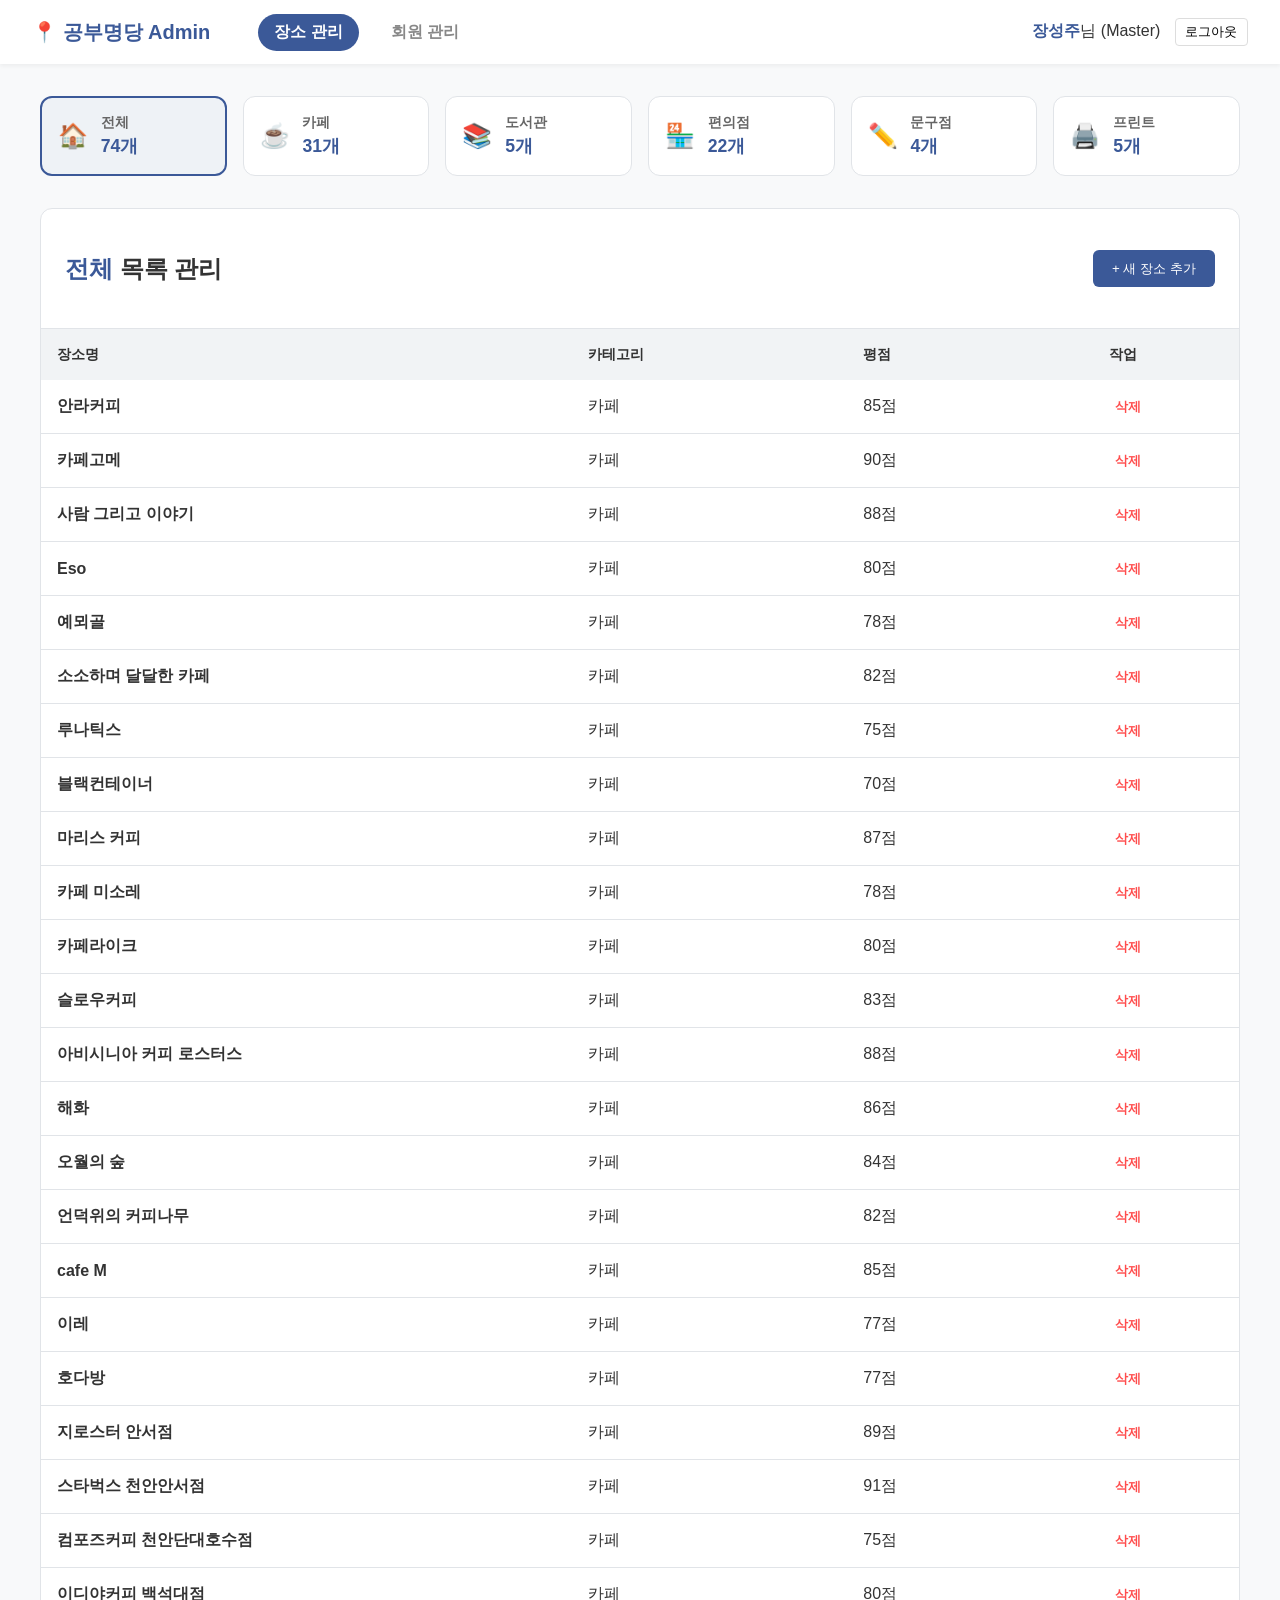
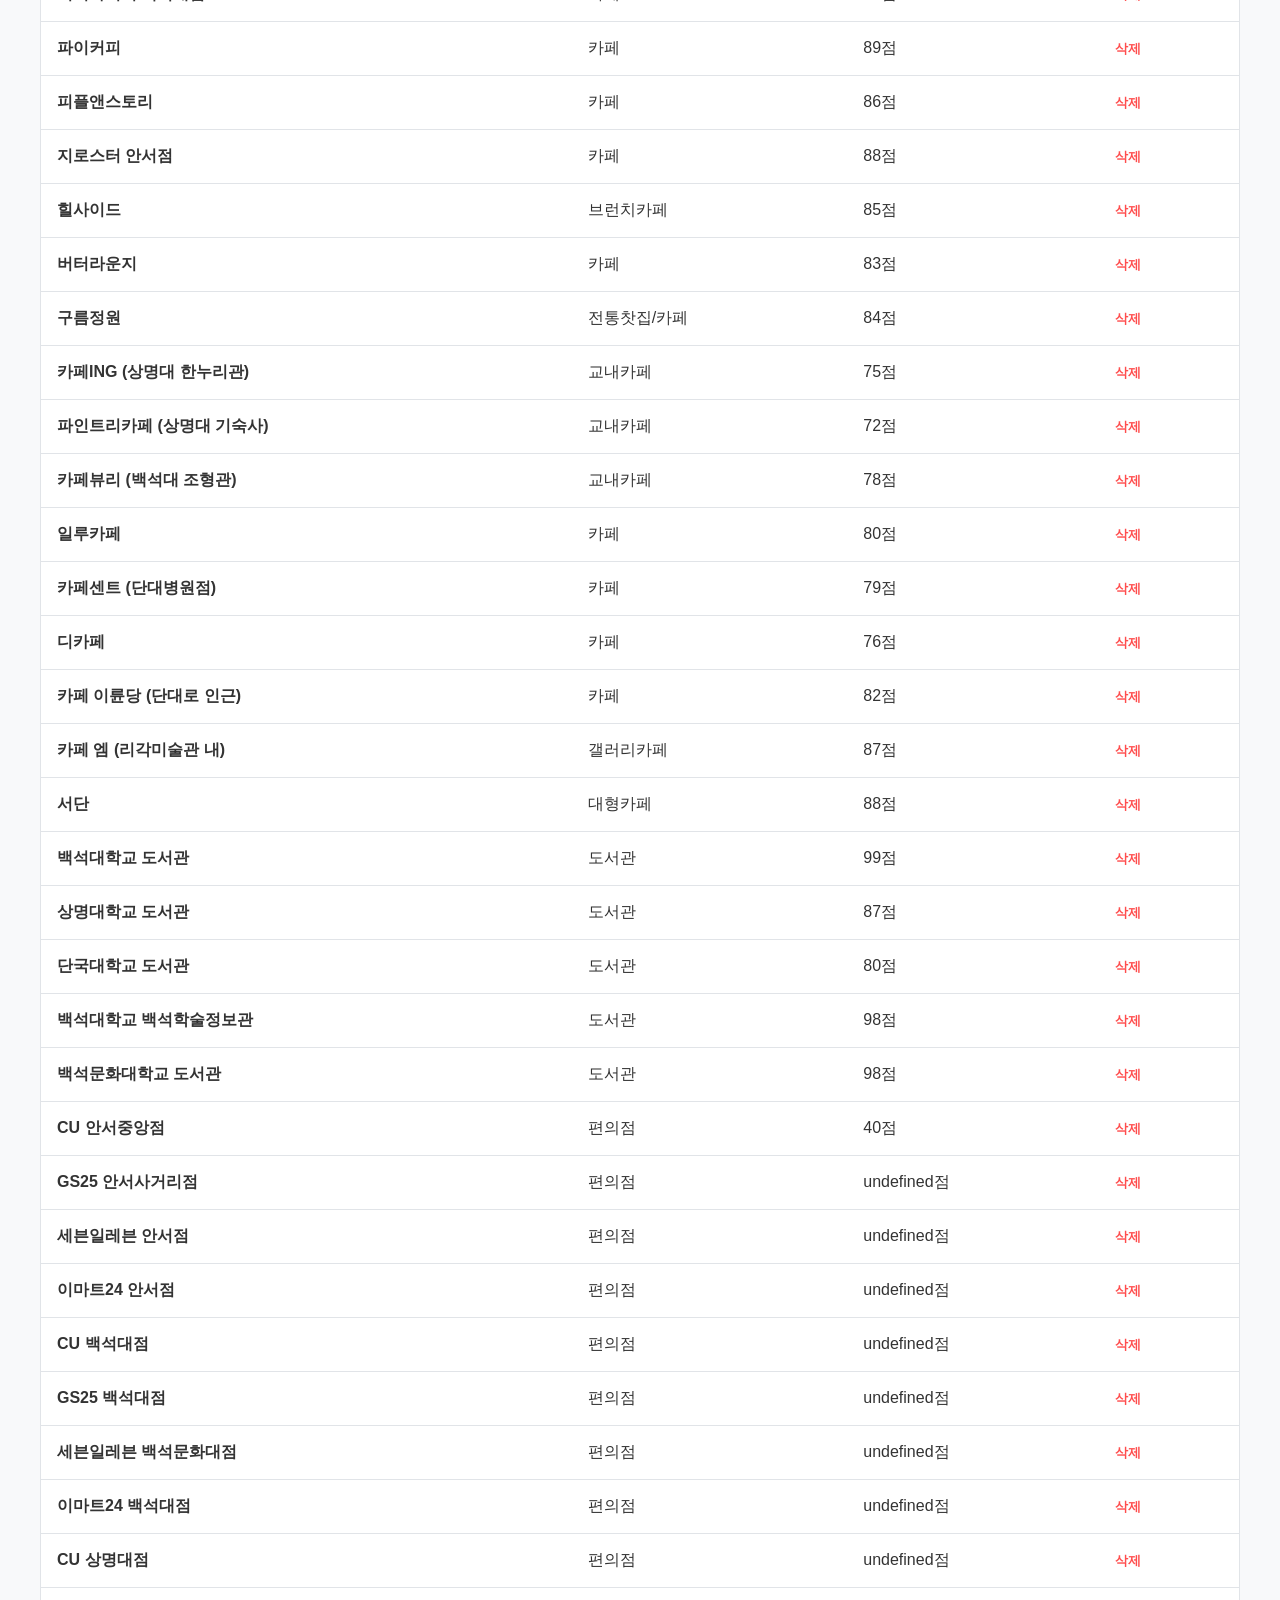
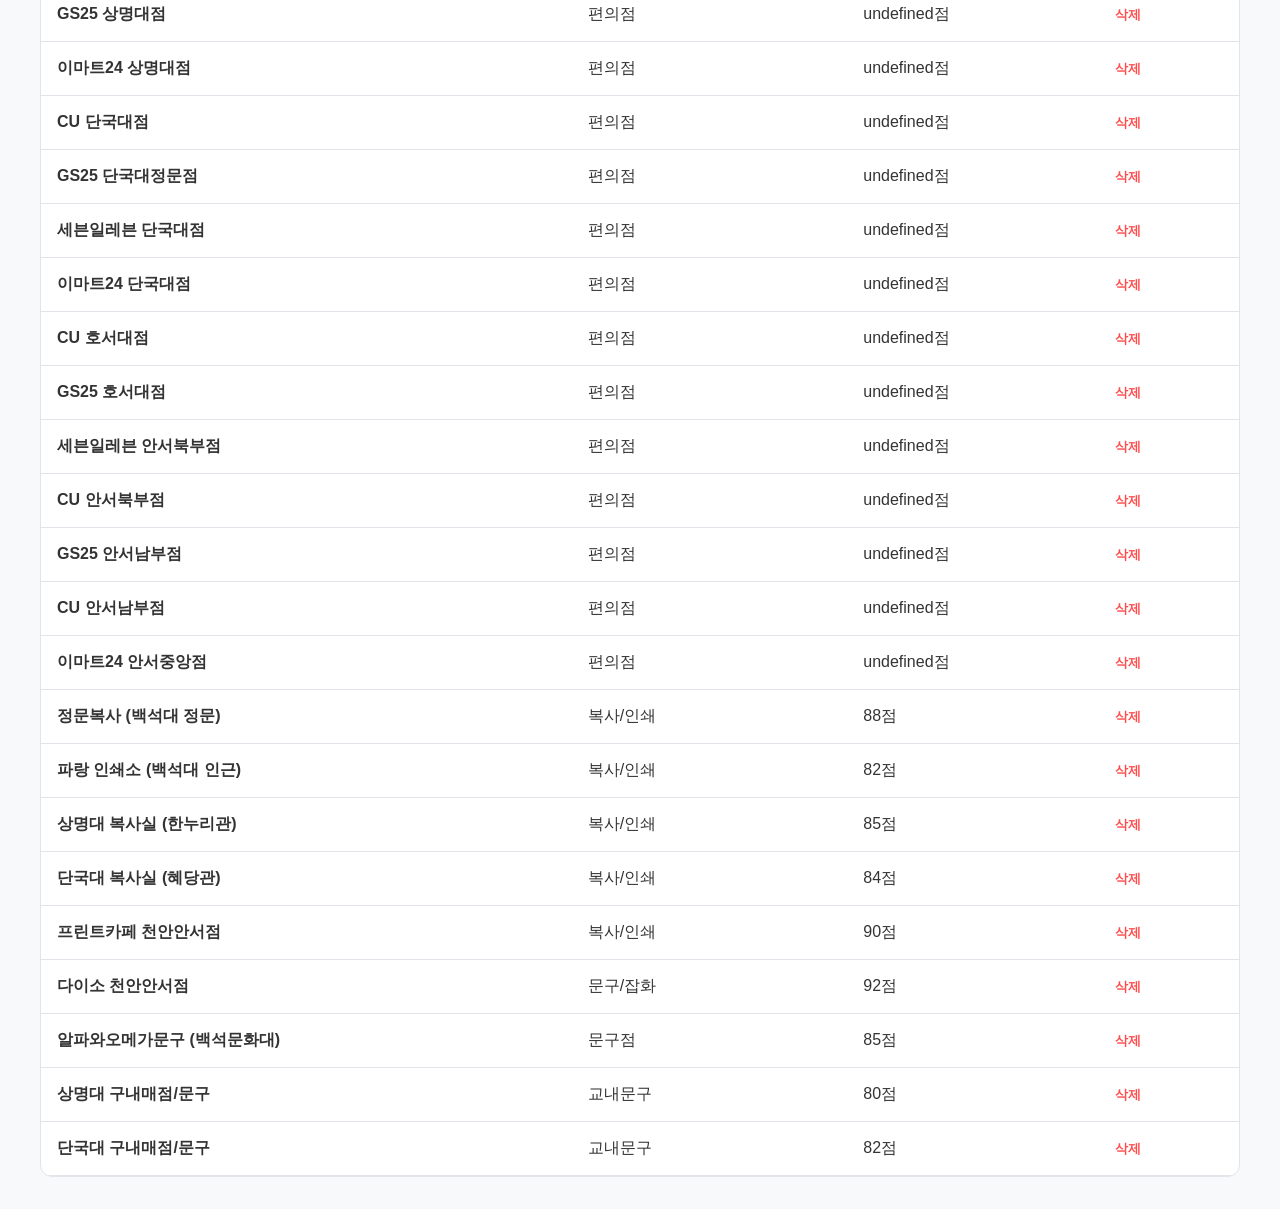
==== html/admin.html @ b4614021 "feat : 관리자 페이지 추가 장소 추가 및 삭제, 사용자 삭제 기능 추가" ====
<!DOCTYPE html>
<html lang="ko">
<head>
    <meta charset="UTF-8">
    <meta name="viewport" content="width=device-width, initial-scale=1.0">
    <title>공부명당 | 통합 관리 센터</title>
    <link rel="stylesheet" href="../css/admin.css">
</head>
<body>
    <nav class="admin-nav">
        <div class="nav-left">
            <div class="logo">📍 공부명당 Admin</div>
            <div class="nav-menu">
                <button class="menu-btn active" id="btnSpotMode" onclick="switchMode('spot')">장소 관리</button>
                <button class="menu-btn" id="btnUserMode" onclick="switchMode('user')">회원 관리</button>
            </div>
        </div>
        <div class="user-info">
            <span id="adminName">불러오는 중...</span>님 (Master)
            <button class="btn-logout" onclick="handleLogout()">로그아웃</button>
        </div>
    </nav>

    <main class="admin-container">
        <div id="spotSection">
            <section class="category-dashboard">
                <div class="category-card active" onclick="filterCategory('전체')">
                    <div class="card-icon">🏠</div>
                    <div class="card-info"><h4>전체</h4><p><span id="countAll">0</span>개</p></div>
                </div>
                <div class="category-card" onclick="filterCategory('카페')">
                    <div class="card-icon">☕</div>
                    <div class="card-info"><h4>카페</h4><p><span id="countCafe">0</span>개</p></div>
                </div>
                <div class="category-card" onclick="filterCategory('도서관')">
                    <div class="card-icon">📚</div>
                    <div class="card-info"><h4>도서관</h4><p><span id="countLibrary">0</span>개</p></div>
                </div>
                <div class="category-card" onclick="filterCategory('편의점')">
                    <div class="card-icon">🏪</div>
                    <div class="card-info"><h4>편의점</h4><p><span id="countStore">0</span>개</p></div>
                </div>
                <div class="category-card" onclick="filterCategory('문구점')">
                    <div class="card-icon">✏️</div>
                    <div class="card-info"><h4>문구점</h4><p><span id="countStationery">0</span>개</p></div>
                </div>
                <div class="category-card" onclick="filterCategory('프린트')">
                    <div class="card-icon">🖨️</div>
                    <div class="card-info"><h4>프린트</h4><p><span id="countPrint">0</span>개</p></div>
                </div>
            </section>

            <section class="management-section">
                <div class="section-header">
                    <h2><span id="currentCategoryTitle">전체</span> 목록 관리</h2>
                    <button class="btn-primary" onclick="toggleModal(true)">+ 새 장소 추가</button>
                </div>
                <table class="data-table">
                    <thead>
                        <tr><th>장소명</th><th>카테고리</th><th>평점</th><th>작업</th></tr>
                    </thead>
                    <tbody id="spotTableBody"></tbody>
                </table>
            </section>
        </div>

        <div id="userSection" style="display: none;">
            <section class="management-section">
                <div class="section-header">
                    <h2>전체 회원 관리</h2>
                    <div class="search-box">
                        <input type="text" id="userSearch" placeholder="회원 이름/이메일 검색" onkeyup="searchUser()">
                    </div>
                </div>
                <table class="data-table">
                    <thead>
                        <tr>
                            <th>사용자 ID</th>
                            <th>이름</th>
                            <th>이메일</th>
                            <th>가입일</th>
                            <th>권한</th>
                            <th>상태 제어</th>
                        </tr>
                    </thead>
                    <tbody id="userTableBody"></tbody>
                </table>
            </section>
        </div>
    </main>

    <script src="../js/admin.js"></script>
</body>
</html>
---- css/admin.css ----
:root {
    --main-blue: #3b5998;
    --light-blue: #eef2f6;
    --white: #ffffff;
    --border: #e1e4e8;
    --text-dark: #333;
}

body {
    font-family: 'Pretendard', sans-serif;
    background-color: #f8f9fa;
    margin: 0;
    color: var(--text-dark);
}

.admin-nav {
    display: flex;
    justify-content: space-between;
    align-items: center;
    padding: 0 2rem;
    height: 64px;
    background: var(--white);
    box-shadow: 0 2px 4px rgba(0,0,0,0.05);
}

.logo { font-size: 1.25rem; font-weight: 700; color: var(--main-blue); }
#adminName { color: var(--main-blue); font-weight: 700; }

.admin-container { max-width: 1200px; margin: 2rem auto; padding: 0 1rem; }

/* 카드 버튼 그리드 */
.category-dashboard {
    display: grid;
    grid-template-columns: repeat(6, 1fr);
    gap: 1rem;
    margin-bottom: 2rem;
}

.category-card {
    background: var(--white);
    padding: 1rem;
    border-radius: 12px;
    border: 1px solid var(--border);
    display: flex;
    align-items: center;
    gap: 0.8rem;
    cursor: pointer;
    transition: all 0.2s ease;
}

.category-card:hover { transform: translateY(-3px); box-shadow: 0 4px 8px rgba(0,0,0,0.1); }
.category-card.active { border: 2px solid var(--main-blue); background-color: var(--light-blue); }

.card-icon { font-size: 1.5rem; }
.card-info h4 { margin: 0; font-size: 0.85rem; color: #666; }
.card-info p { margin: 0.1rem 0 0; font-size: 1.1rem; font-weight: 700; color: var(--main-blue); }

/* 관리 리스트 */
.management-section { background: var(--white); border-radius: 12px; border: 1px solid var(--border); overflow: hidden; }
.section-header { padding: 1.5rem; display: flex; justify-content: space-between; align-items: center; border-bottom: 1px solid var(--border); }
.section-header h2 span { color: var(--main-blue); }

.data-table { width: 100%; border-collapse: collapse; }
.data-table th { background: #f1f3f5; padding: 1rem; text-align: left; font-size: 0.9rem; }
.data-table td { padding: 1rem; border-bottom: 1px solid var(--border); }

.btn-primary { background: var(--main-blue); color: white; border: none; padding: 0.6rem 1.2rem; border-radius: 6px; cursor: pointer; }
.btn-secondary { background: #eee; border: none; padding: 0.6rem 1.2rem; border-radius: 6px; cursor: pointer; }
.btn-logout { background: transparent; border: 1px solid #ddd; padding: 0.3rem 0.6rem; border-radius: 4px; font-size: 0.8rem; cursor: pointer; margin-left: 10px; }

/* 모달 */
.modal-overlay { display: none; position: fixed; top: 0; left: 0; width: 100%; height: 100%; background: rgba(0,0,0,0.5); align-items: center; justify-content: center; z-index: 1000; }
.modal-content { background: #fff; padding: 2rem; border-radius: 12px; width: 380px; }
.form-group { margin-bottom: 1rem; }
.form-group label { display: block; margin-bottom: 0.4rem; font-weight: 600; }
.form-group input, .form-group select { width: 100%; padding: 0.6rem; border: 1px solid #ddd; border-radius: 6px; box-sizing: border-box; }
.modal-footer { display: flex; justify-content: flex-end; gap: 0.5rem; margin-top: 1.5rem; }

/* 상단 메뉴 버튼 스타일 */
.nav-left { display: flex; align-items: center; gap: 3rem; }
.nav-menu { display: flex; gap: 1rem; }

.menu-btn {
    background: none;
    border: none;
    font-size: 1rem;
    font-weight: 600;
    color: #888;
    cursor: pointer;
    padding: 0.5rem 1rem;
    border-radius: 20px;
    transition: all 0.3s;
}

.menu-btn.active {
    background-color: var(--main-blue);
    color: white;
}

.menu-btn:hover:not(.active) {
    background-color: var(--light-blue);
    color: var(--main-blue);
}

/* 회원관리 전용 스타일 */
.search-box input {
    padding: 0.5rem 1rem;
    border: 1px solid var(--border);
    border-radius: 6px;
    width: 250px;
}

.status-badge {
    padding: 0.2rem 0.6rem;
    border-radius: 4px;
    font-size: 0.8rem;
    font-weight: bold;
}
.status-admin { background: #e3f2fd; color: #1976d2; }
.status-user { background: #f5f5f5; color: #616161; }

.btn-warn { color: #ff9800; border: none; background: none; cursor: pointer; margin-right: 10px; }
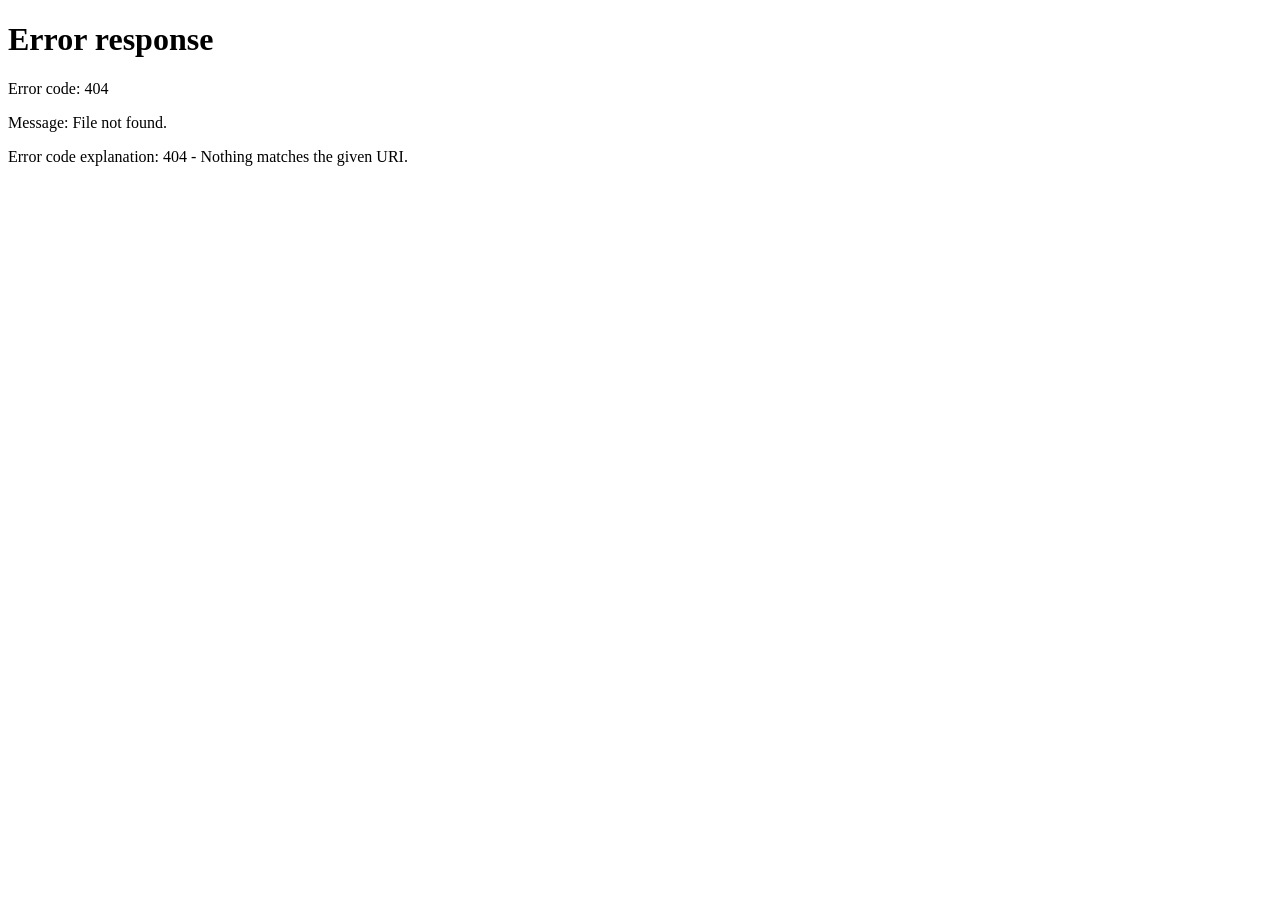
==== commit 731a0eaa: "feat: 카페 관리와 한줄평 기능 추가 관리자 로그인, 사장님 카페관리, 일반사용자 한줄평 추가  카페 목록에는 이용시간 표시, 상세패널에 최근 한줄평 3개와 긍정, 부정 평가 " ====
--- a/html/admin.html
+++ b/html/admin.html
@@ -4,7 +4,7 @@
     <meta charset="UTF-8">
     <meta name="viewport" content="width=device-width, initial-scale=1.0">
     <title>공부명당 | 통합 관리 센터</title>
-    <link rel="stylesheet" href="../css/admin.css">
+    <link rel="stylesheet" href="../css/admin.css?v=20260521-admin-review-owner">
 </head>
 <body>
     <nav class="admin-nav">
@@ -13,6 +13,8 @@
             <div class="nav-menu">
                 <button class="menu-btn active" id="btnSpotMode" onclick="switchMode('spot')">장소 관리</button>
                 <button class="menu-btn" id="btnUserMode" onclick="switchMode('user')">회원 관리</button>
+                <button class="menu-btn" id="btnReviewMode" onclick="switchMode('review')">한줄평 관리</button>
+                <button class="menu-btn" id="btnOwnerMode" onclick="switchMode('owner')">사장님 신청</button>
             </div>
         </div>
         <div class="user-info">
@@ -53,7 +55,7 @@
             <section class="management-section">
                 <div class="section-header">
                     <h2><span id="currentCategoryTitle">전체</span> 목록 관리</h2>
-                    <button class="btn-primary" onclick="toggleModal(true)">+ 새 장소 추가</button>
+                    <button class="btn-primary" onclick="loadPlaces()">새로고침</button>
                 </div>
                 <table class="data-table">
                     <thead>
@@ -69,7 +71,7 @@
                 <div class="section-header">
                     <h2>전체 회원 관리</h2>
                     <div class="search-box">
-                        <input type="text" id="userSearch" placeholder="회원 이름/이메일 검색" onkeyup="searchUser()">
+                        <input type="text" id="userSearch" placeholder="회원 이름/아이디 검색" onkeyup="loadUsers()">
                     </div>
                 </div>
                 <table class="data-table">
@@ -87,8 +89,57 @@
                 </table>
             </section>
         </div>
+
+        <div id="reviewSection" style="display: none;">
+            <section class="management-section">
+                <div class="section-header">
+                    <h2>한줄평 클린봇 관리</h2>
+                    <button class="btn-primary" onclick="loadReviews()">새로고침</button>
+                </div>
+                <table class="data-table">
+                    <thead>
+                        <tr>
+                            <th>카페</th>
+                            <th>작성자</th>
+                            <th>한줄평</th>
+                            <th>감정</th>
+                            <th>클린봇</th>
+                            <th>작성일</th>
+                        </tr>
+                    </thead>
+                    <tbody id="reviewTableBody"></tbody>
+                </table>
+            </section>
+        </div>
+
+        <div id="ownerSection" style="display: none;">
+            <section class="management-section">
+                <div class="section-header">
+                    <h2>카페 사장님 가입 신청</h2>
+                    <div class="filter-actions">
+                        <button class="btn-secondary" onclick="loadOwnerVerifications('')">전체</button>
+                        <button class="btn-secondary" onclick="loadOwnerVerifications('PENDING')">대기</button>
+                        <button class="btn-secondary" onclick="loadOwnerVerifications('APPROVED')">승인</button>
+                        <button class="btn-secondary" onclick="loadOwnerVerifications('REJECTED')">반려</button>
+                    </div>
+                </div>
+                <table class="data-table">
+                    <thead>
+                        <tr>
+                            <th>신청자</th>
+                            <th>신청 카페</th>
+                            <th>사업자번호</th>
+                            <th>증빙서류</th>
+                            <th>상태</th>
+                            <th>검토</th>
+                        </tr>
+                    </thead>
+                    <tbody id="ownerVerificationTableBody"></tbody>
+                </table>
+            </section>
+        </div>
     </main>
 
-    <script src="../js/admin.js"></script>
+    <script src="../js/admin.js?v=20260521-adminlogin-auth"></script>
 </body>
-</html>+</html>
--- a/css/admin.css
+++ b/css/admin.css
@@ -4,6 +4,9 @@
     --white: #ffffff;
     --border: #e1e4e8;
     --text-dark: #333;
+    --success: #2f9e44;
+    --danger: #e03131;
+    --warning: #f08c00;
 }
 
 body {
@@ -26,7 +29,7 @@
 .logo { font-size: 1.25rem; font-weight: 700; color: var(--main-blue); }
 #adminName { color: var(--main-blue); font-weight: 700; }
 
-.admin-container { max-width: 1200px; margin: 2rem auto; padding: 0 1rem; }
+.admin-container { max-width: 1280px; margin: 2rem auto; padding: 0 1rem; }
 
 /* 카드 버튼 그리드 */
 .category-dashboard {
@@ -62,7 +65,7 @@
 
 .data-table { width: 100%; border-collapse: collapse; }
 .data-table th { background: #f1f3f5; padding: 1rem; text-align: left; font-size: 0.9rem; }
-.data-table td { padding: 1rem; border-bottom: 1px solid var(--border); }
+.data-table td { padding: 1rem; border-bottom: 1px solid var(--border); vertical-align: top; }
 
 .btn-primary { background: var(--main-blue); color: white; border: none; padding: 0.6rem 1.2rem; border-radius: 6px; cursor: pointer; }
 .btn-secondary { background: #eee; border: none; padding: 0.6rem 1.2rem; border-radius: 6px; cursor: pointer; }
@@ -118,5 +121,81 @@
 }
 .status-admin { background: #e3f2fd; color: #1976d2; }
 .status-user { background: #f5f5f5; color: #616161; }
-
-.btn-warn { color: #ff9800; border: none; background: none; cursor: pointer; margin-right: 10px; }+.status-owner { background: #fff3bf; color: #a06100; }
+.status-clean { background: #d3f9d8; color: var(--success); }
+.status-blocked { background: #ffe3e3; color: var(--danger); }
+.status-pending { background: #fff3bf; color: var(--warning); }
+
+.btn-warn { color: #ff9800; border: none; background: none; cursor: pointer; margin-right: 10px; }
+
+.muted {
+    margin-top: 0.25rem;
+    color: #7a7f87;
+    font-size: 0.8rem;
+    line-height: 1.4;
+}
+
+.empty-cell {
+    text-align: center;
+    color: #7a7f87;
+    padding: 2rem !important;
+}
+
+.filter-actions,
+.row-actions {
+    display: flex;
+    gap: 0.5rem;
+    flex-wrap: wrap;
+}
+
+.approve-btn,
+.reject-btn,
+.text-danger-btn {
+    border: none;
+    background: none;
+    font-weight: 700;
+    cursor: pointer;
+}
+
+.approve-btn { color: var(--success); }
+.reject-btn,
+.text-danger-btn { color: var(--danger); }
+
+.download-link {
+    display: inline-block;
+    color: var(--main-blue);
+    font-weight: 700;
+    text-decoration: none;
+}
+
+.download-link:hover {
+    text-decoration: underline;
+}
+
+.flagged-row {
+    background: #fff8f8;
+}
+
+@media (max-width: 900px) {
+    .admin-nav,
+    .nav-left,
+    .nav-menu,
+    .section-header {
+        align-items: flex-start;
+        flex-direction: column;
+        height: auto;
+        gap: 0.75rem;
+    }
+
+    .admin-nav {
+        padding: 1rem;
+    }
+
+    .category-dashboard {
+        grid-template-columns: repeat(2, 1fr);
+    }
+
+    .management-section {
+        overflow-x: auto;
+    }
+}
